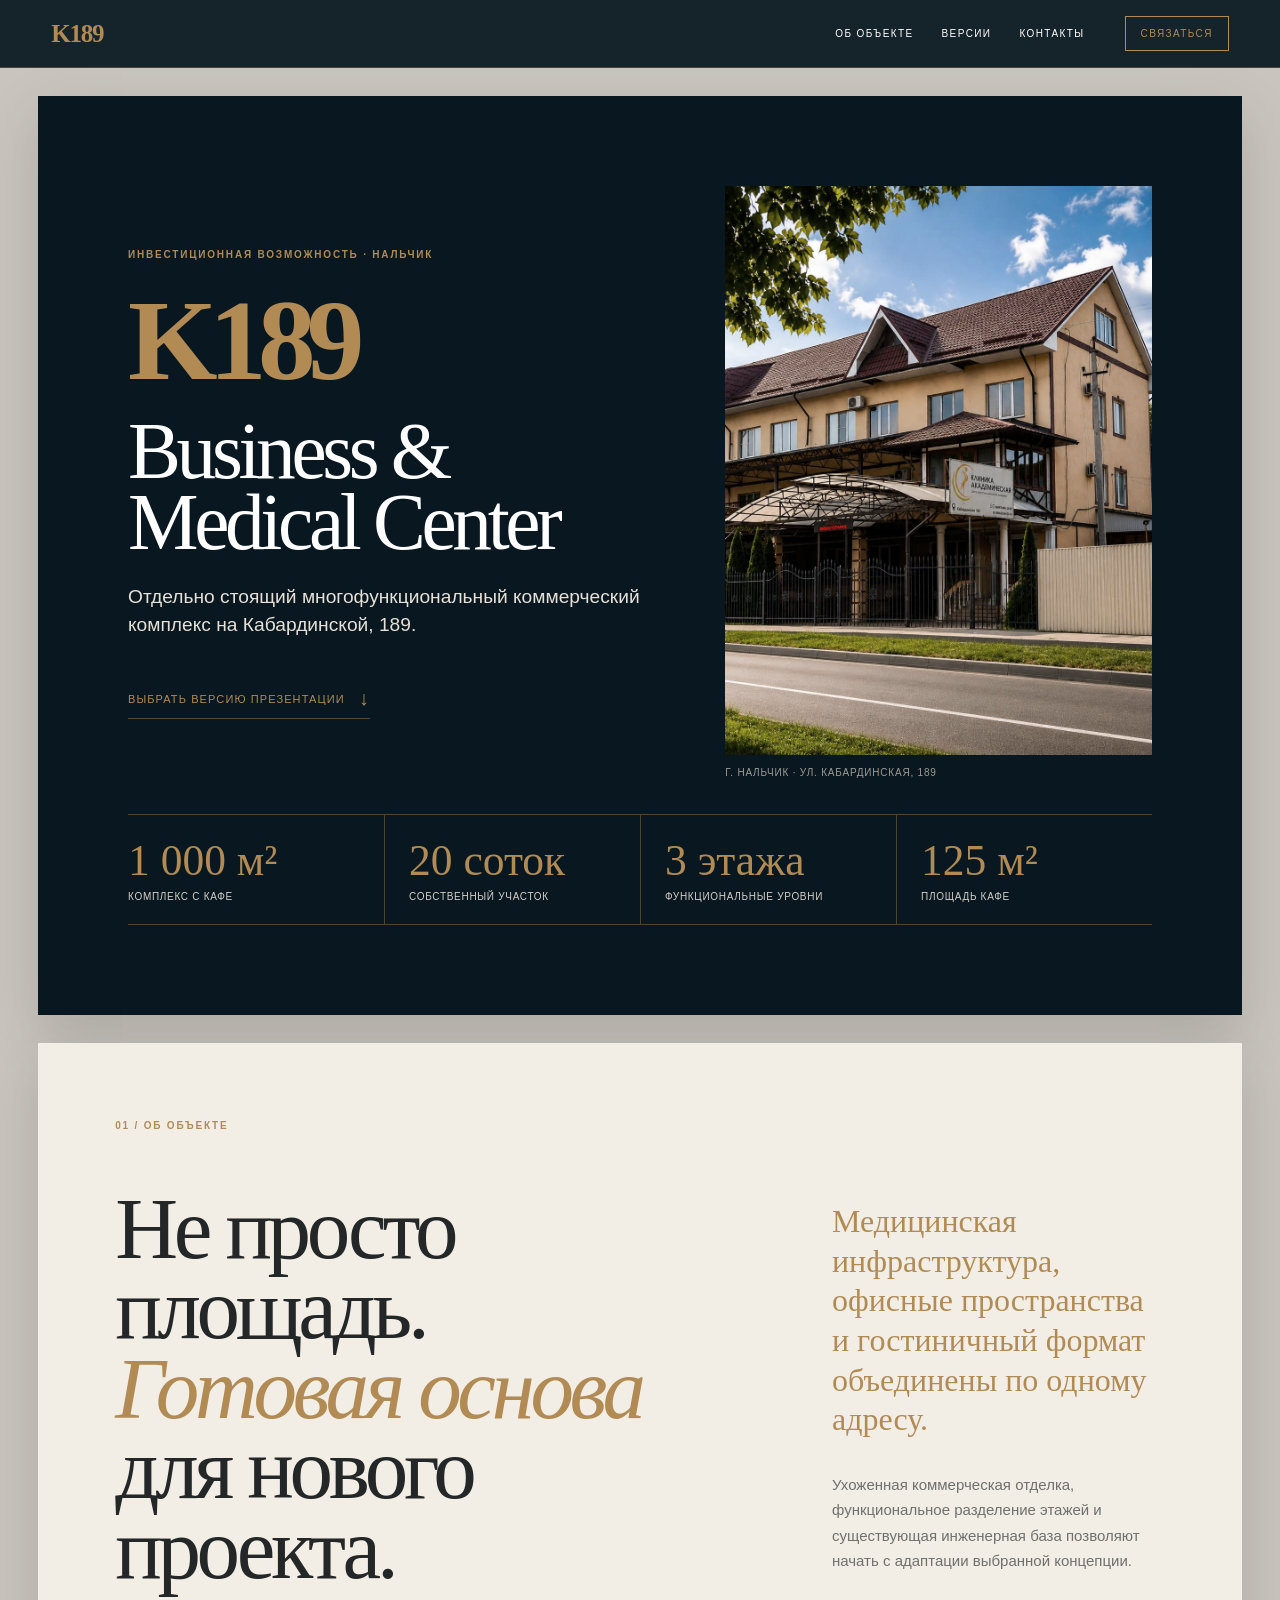
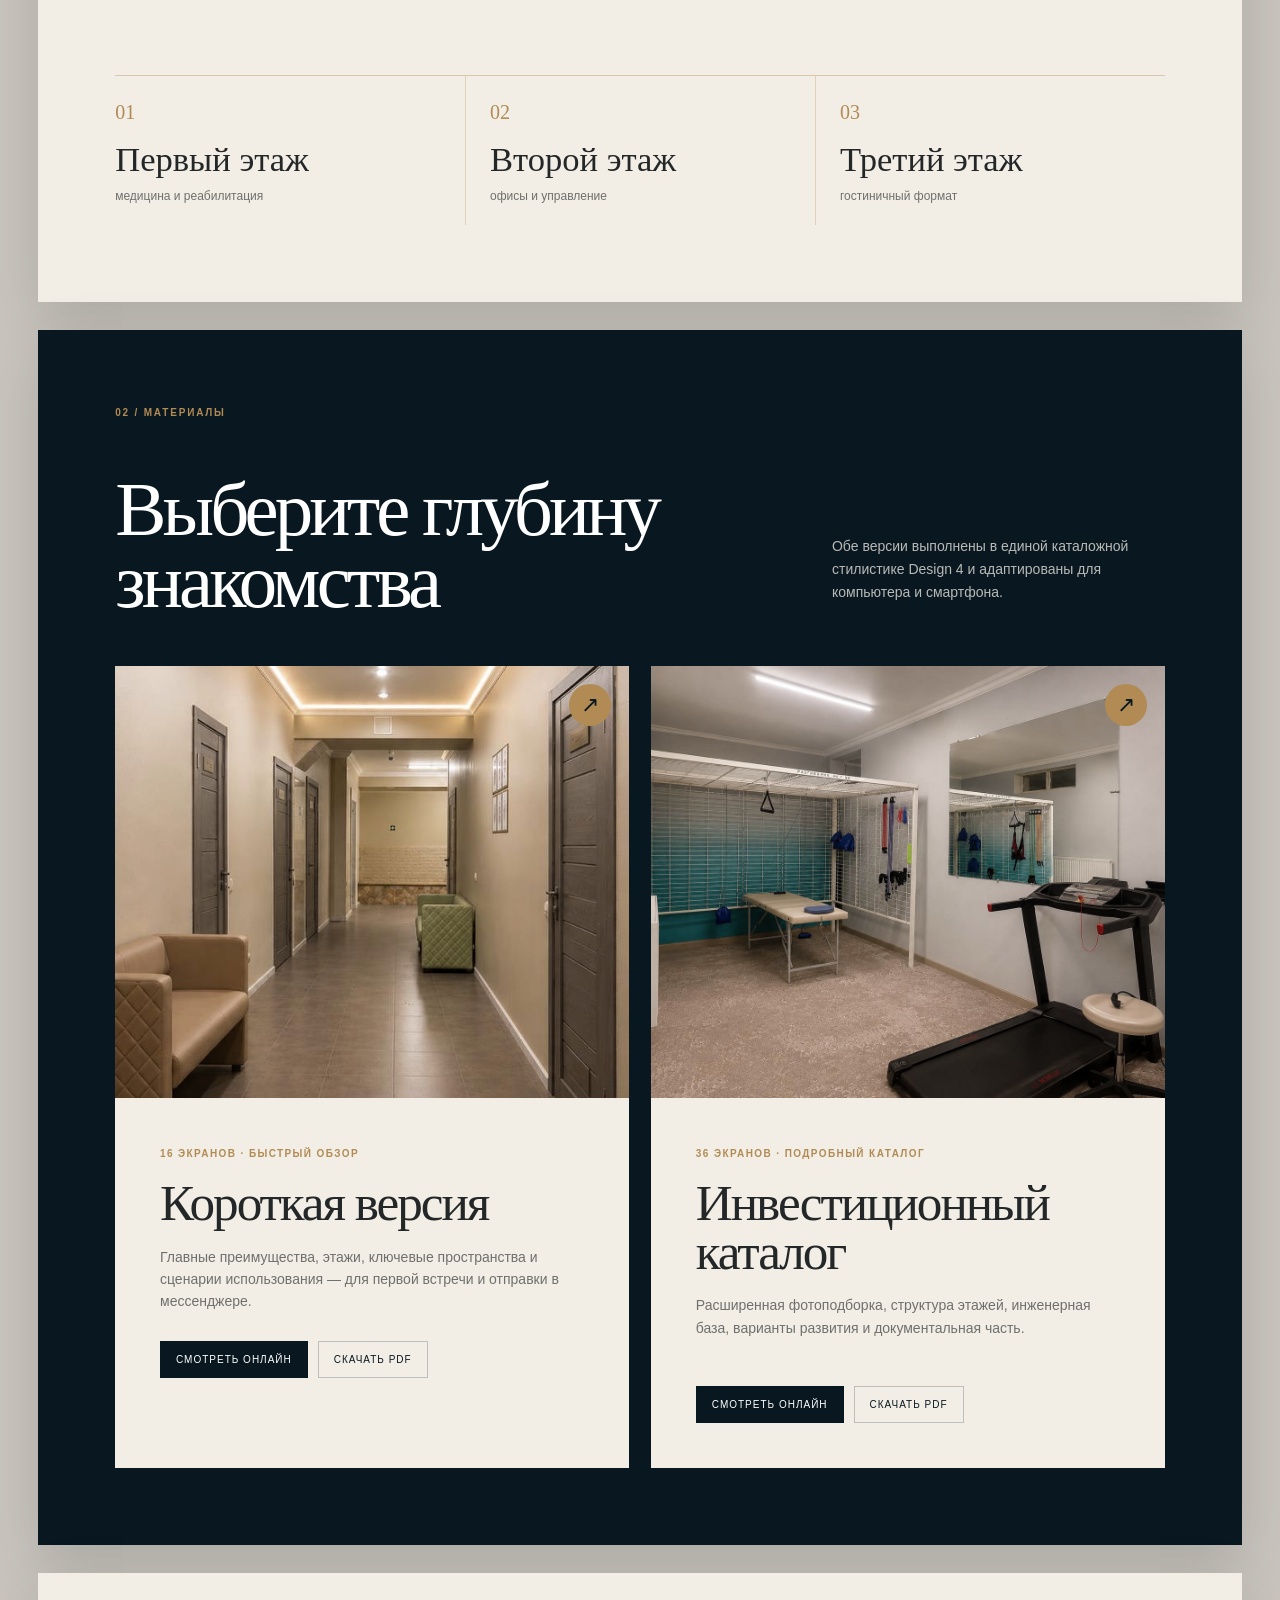
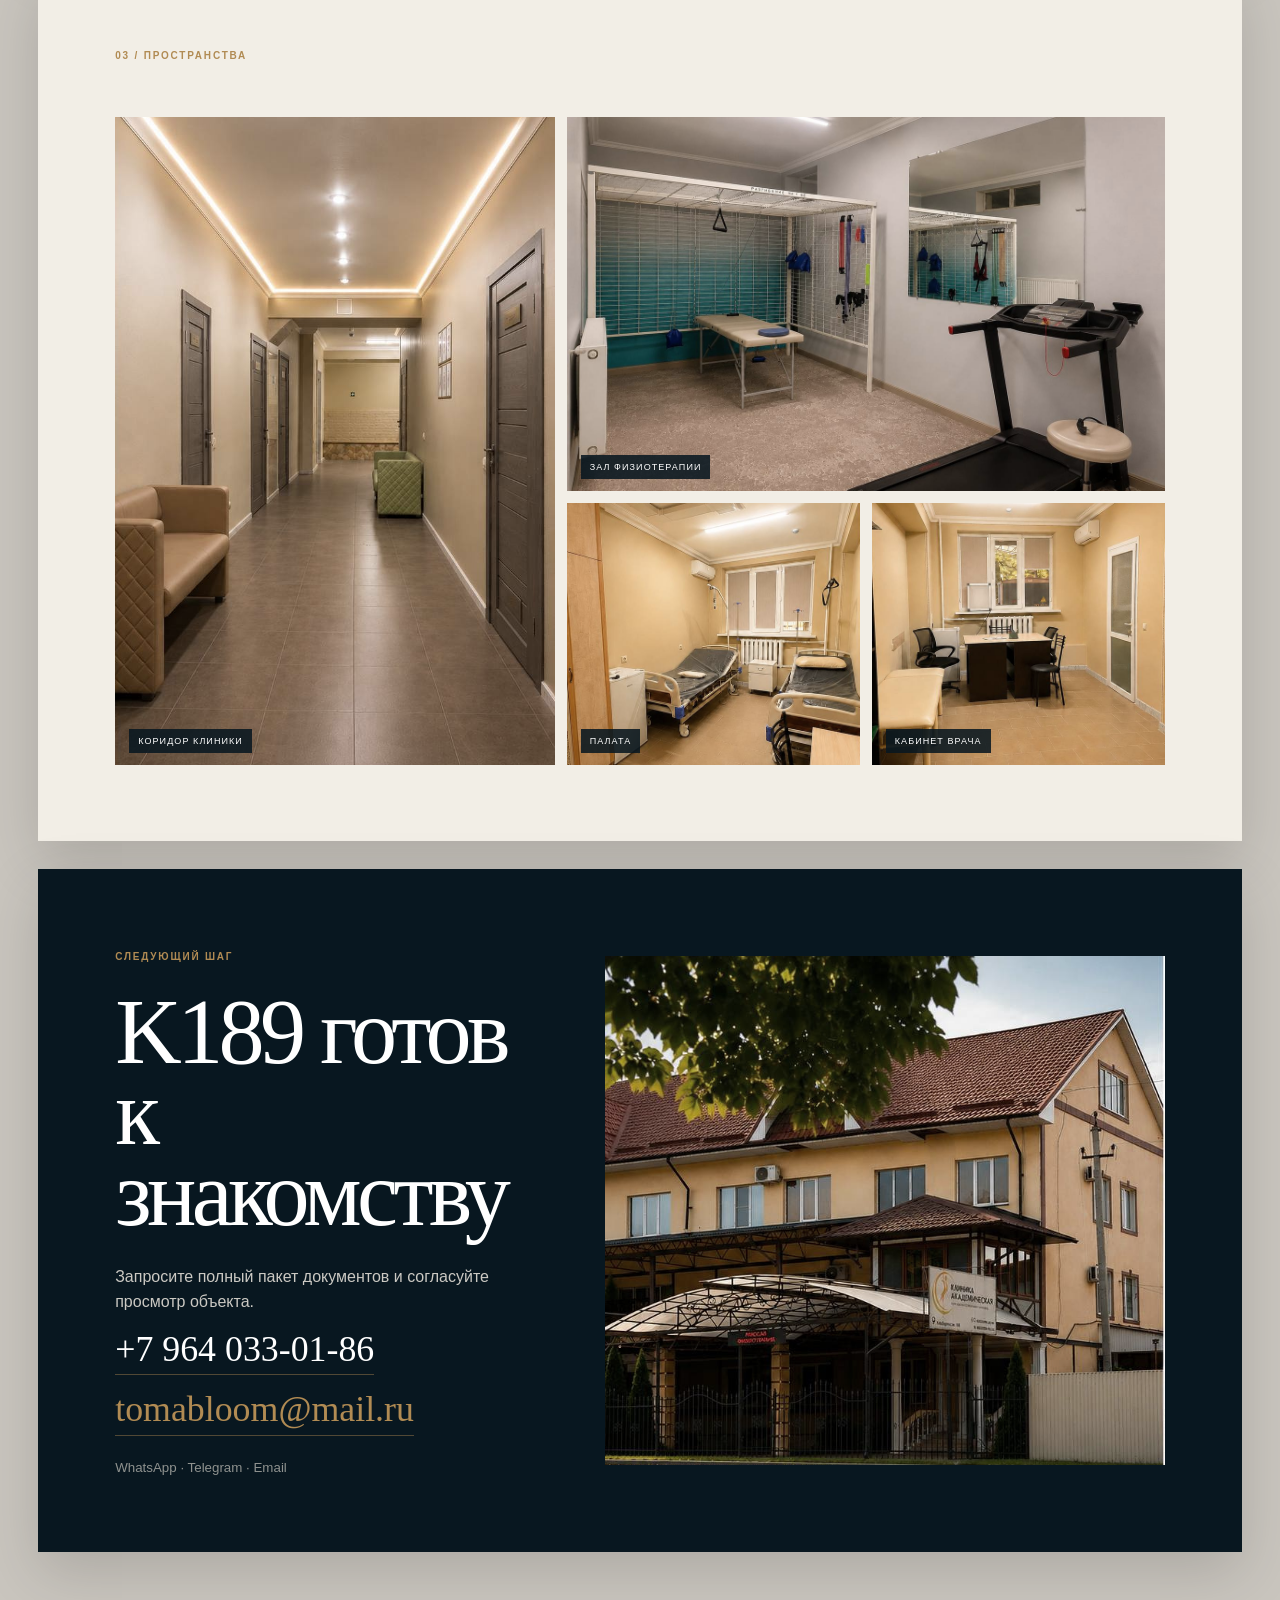
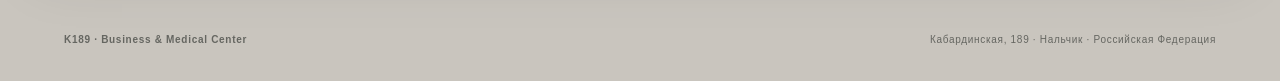
==== web-presentations/index.html @ e386e591 "Build Design 4 presentation site" ====
<!doctype html>
<html lang="ru">
<head>
  <meta charset="utf-8">
  <meta name="viewport" content="width=device-width, initial-scale=1, viewport-fit=cover">
  <meta name="theme-color" content="#081720">
  <meta name="description" content="K189 Business & Medical Center — коммерческий комплекс в Нальчике. Короткая презентация и подробный инвестиционный каталог.">
  <link rel="icon" href="data:,">
  <link rel="stylesheet" href="landing.css">
  <title>K189 Business &amp; Medical Center</title>
</head>
<body>
  <header class="site-header">
    <a class="site-brand" href="#top" aria-label="K189 — на главную">K189</a>
    <nav aria-label="Основная навигация">
      <a href="#object">Об объекте</a>
      <a href="#versions">Версии</a>
      <a href="#contact">Контакты</a>
    </nav>
    <a class="header-cta" href="tel:+79640330186">Связаться</a>
  </header>

  <main id="top">
    <section class="hero">
      <div class="hero__copy reveal">
        <span class="eyebrow">Инвестиционная возможность · Нальчик</span>
        <div class="brand">K189</div>
        <h1>Business &amp;<br>Medical Center</h1>
        <p>Отдельно стоящий многофункциональный коммерческий комплекс на Кабардинской, 189.</p>
        <a class="text-link" href="#versions">Выбрать версию презентации <span>↓</span></a>
      </div>
      <figure class="hero__media reveal">
        <img src="assets/facade_hero.jpg" alt="Фасад комплекса K189">
        <figcaption>г. Нальчик · ул. Кабардинская, 189</figcaption>
      </figure>
      <div class="metrics reveal" aria-label="Ключевые параметры объекта">
        <div><strong>1 000 м²</strong><span>комплекс с кафе</span></div>
        <div><strong>20 соток</strong><span>собственный участок</span></div>
        <div><strong>3 этажа</strong><span>функциональные уровни</span></div>
        <div><strong>125 м²</strong><span>площадь кафе</span></div>
      </div>
    </section>

    <section class="object-section" id="object">
      <div class="section-label">01 / Об объекте</div>
      <div class="object-grid">
        <h2 class="display reveal">Не просто площадь.<br><em>Готовая основа</em><br>для нового проекта.</h2>
        <div class="object-copy reveal">
          <p class="lead">Медицинская инфраструктура, офисные пространства и гостиничный формат объединены по одному адресу.</p>
          <p>Ухоженная коммерческая отделка, функциональное разделение этажей и существующая инженерная база позволяют начать с адаптации выбранной концепции.</p>
        </div>
      </div>
      <div class="floor-strip reveal">
        <article><span>01</span><b>Первый этаж</b><p>медицина и реабилитация</p></article>
        <article><span>02</span><b>Второй этаж</b><p>офисы и управление</p></article>
        <article><span>03</span><b>Третий этаж</b><p>гостиничный формат</p></article>
      </div>
    </section>

    <section class="versions" id="versions">
      <div class="section-label">02 / Материалы</div>
      <div class="versions__heading reveal">
        <h2>Выберите глубину знакомства</h2>
        <p>Обе версии выполнены в единой каталожной стилистике Design 4 и адаптированы для компьютера и смартфона.</p>
      </div>
      <div class="version-grid">
        <article class="version-card reveal">
          <a class="version-card__media" href="short/" aria-label="Открыть короткую версию">
            <img src="assets/clinic_corridor_2.jpg" alt="Коридор медицинского этажа">
            <span class="arrow">↗</span>
          </a>
          <div class="version-card__copy">
            <span>16 экранов · быстрый обзор</span>
            <h3>Короткая версия</h3>
            <p>Главные преимущества, этажи, ключевые пространства и сценарии использования — для первой встречи и отправки в мессенджере.</p>
            <div class="version-actions">
              <a href="short/">Смотреть онлайн</a>
              <a href="downloads/K189_Korotkaya_web_prezentaciya_RU.pdf" download>Скачать PDF</a>
            </div>
          </div>
        </article>

        <article class="version-card reveal">
          <a class="version-card__media" href="long/" aria-label="Открыть подробный каталог">
            <img src="assets/physiotherapy_hero.jpg" alt="Зал физиотерапии и реабилитации">
            <span class="arrow">↗</span>
          </a>
          <div class="version-card__copy">
            <span>36 экранов · подробный каталог</span>
            <h3>Инвестиционный каталог</h3>
            <p>Расширенная фотоподборка, структура этажей, инженерная база, варианты развития и документальная часть.</p>
            <div class="version-actions">
              <a href="long/">Смотреть онлайн</a>
              <a href="downloads/K189_Investicionny_katalog_web_RU.pdf" download>Скачать PDF</a>
            </div>
          </div>
        </article>
      </div>
    </section>

    <section class="space-section">
      <div class="section-label">03 / Пространства</div>
      <div class="space-grid reveal">
        <figure class="space-grid__corridor"><img src="assets/clinic_corridor_2.jpg" alt="Коридор клиники"><figcaption>Коридор клиники</figcaption></figure>
        <figure class="space-grid__physio"><img src="assets/physiotherapy_hero.jpg" alt="Зал физиотерапии"><figcaption>Зал физиотерапии</figcaption></figure>
        <figure><img src="assets/patient_room.jpg" alt="Палата"><figcaption>Палата</figcaption></figure>
        <figure><img src="assets/doctor_office.jpg" alt="Кабинет врача"><figcaption>Кабинет врача</figcaption></figure>
      </div>
    </section>

    <section class="contact" id="contact">
      <div class="contact__copy reveal">
        <span class="eyebrow">Следующий шаг</span>
        <h2>K189 готов<br>к знакомству</h2>
        <p>Запросите полный пакет документов и согласуйте просмотр объекта.</p>
        <a href="tel:+79640330186">+7 964 033-01-86</a>
        <a href="mailto:tomabloom@mail.ru">tomabloom@mail.ru</a>
        <small>WhatsApp · Telegram · Email</small>
      </div>
      <figure class="contact__media reveal"><img src="assets/facade_wide.jpg" alt="Фасад комплекса K189"></figure>
    </section>
  </main>

  <footer>
    <b>K189 · Business &amp; Medical Center</b>
    <span>Кабардинская, 189 · Нальчик · Российская Федерация</span>
  </footer>
  <script src="landing.js"></script>
</body>
</html>
---- web-presentations/landing.css ----
:root {
  --navy: #081720;
  --navy-2: #102832;
  --ivory: #f2eee6;
  --paper: #e7e1d7;
  --board: #c9c5be;
  --brass: #b18b53;
  --ink: #242728;
  --muted: #6f706d;
  --white: #fff;
  --ease: cubic-bezier(.2,.8,.2,1);
}

* { box-sizing: border-box; }
html { scroll-behavior: smooth; background: var(--board); }
body { margin: 0; overflow-x: hidden; background: var(--board); color: var(--ink); font-family: Arial, Helvetica, sans-serif; }
img { display: block; width: 100%; }
a { color: inherit; }

.site-header { position: fixed; z-index: 50; inset: 0 0 auto; height: 68px; display: flex; align-items: center; gap: 30px; padding: 0 clamp(20px,4vw,64px); color: white; background: #081720ed; border-bottom: 1px solid #b18b5355; backdrop-filter: blur(14px); }
.site-brand { color: var(--brass); font: 700 25px/1 Georgia, serif; letter-spacing: -.05em; text-decoration: none; }
.site-header nav { display: flex; gap: 28px; margin-left: auto; }
.site-header nav a, .header-cta { font-size: 10px; letter-spacing: .14em; text-transform: uppercase; text-decoration: none; }
.header-cta { margin-left: 10px; padding: 11px 15px; color: var(--brass); border: 1px solid var(--brass); }

main { width: min(1500px,94vw); margin: 0 auto; padding: 96px 0 28px; }
section { position: relative; margin-bottom: 28px; background: var(--ivory); box-shadow: 0 20px 55px #00000025; }
.section-label, .eyebrow { color: var(--brass); font-size: 10px; font-weight: 700; letter-spacing: .18em; text-transform: uppercase; }
.display { margin: 0; font: 400 clamp(46px,6.8vw,104px)/.92 Georgia, serif; letter-spacing: -.05em; }
.display em { color: var(--brass); font-style: italic; font-weight: 400; }

.hero { min-height: 760px; display: grid; grid-template-columns: 1fr minmax(380px,.82fr); grid-template-rows: 1fr auto; gap: 36px 6vw; padding: clamp(52px,7vw,100px); color: white; background: var(--navy); }
.hero__copy { align-self: center; }
.brand { margin-top: 34px; color: var(--brass); font: 700 clamp(72px,9vw,132px)/.78 Georgia, serif; letter-spacing: -.075em; }
.hero h1 { margin: 30px 0 24px; font: 400 clamp(48px,6.2vw,92px)/.9 Georgia, serif; letter-spacing: -.055em; }
.hero__copy > p { max-width: 560px; color: #e7e1d7; font-size: clamp(16px,1.5vw,22px); line-height: 1.5; }
.text-link { display: inline-flex; gap: 14px; align-items: center; margin-top: 28px; padding-bottom: 8px; color: var(--brass); border-bottom: 1px solid #b18b536e; font-size: 11px; letter-spacing: .1em; text-decoration: none; text-transform: uppercase; }
.text-link span { font-size: 20px; }
.hero__media { align-self: center; justify-self: center; width: min(100%,520px); margin: 0; }
.hero__media img { max-height: 620px; object-fit: cover; filter: saturate(.82); }
.hero__media figcaption { margin-top: 12px; color: #9e9b94; font-size: 10px; letter-spacing: .08em; text-transform: uppercase; }
.metrics { grid-column: 1 / span 2; display: grid; grid-template-columns: repeat(4,minmax(0,1fr)); border-top: 1px solid #b18b5366; border-bottom: 1px solid #b18b5366; }
.metrics div { padding: 24px 24px 22px 0; }
.metrics div + div { padding-left: 24px; border-left: 1px solid #b18b5366; }
.metrics strong { display: block; color: var(--brass); font: 400 clamp(28px,3.4vw,52px)/1 Georgia, serif; white-space: nowrap; }
.metrics span { display: block; margin-top: 9px; color: #d5d0c8; font-size: 10px; letter-spacing: .07em; text-transform: uppercase; }

.object-section, .versions, .space-section { padding: clamp(48px,6vw,90px); }
.object-grid { display: grid; grid-template-columns: 1.2fr .65fr; gap: 8vw; align-items: end; margin-top: 58px; }
.object-copy .lead { margin-top: 0; color: var(--brass); font: 400 clamp(24px,2.5vw,38px)/1.24 Georgia, serif; }
.object-copy p:not(.lead) { color: var(--muted); font-size: 15px; line-height: 1.7; }
.floor-strip { display: grid; grid-template-columns: repeat(3,1fr); margin-top: 86px; border-top: 1px solid #b18b5366; }
.floor-strip article { padding: 26px 24px 10px 0; }
.floor-strip article + article { padding-left: 24px; border-left: 1px solid #b18b5344; }
.floor-strip span { color: var(--brass); font: 20px/1 Georgia, serif; }
.floor-strip b { display: block; margin-top: 18px; font: 400 clamp(24px,2.7vw,40px)/1.05 Georgia, serif; }
.floor-strip p { color: var(--muted); font-size: 12px; }

.versions { color: white; background: var(--navy); }
.versions__heading { display: grid; grid-template-columns: 1.2fr .65fr; gap: 8vw; align-items: end; margin: 56px 0 48px; }
.versions__heading h2 { margin: 0; max-width: 900px; font: 400 clamp(44px,6vw,90px)/.94 Georgia, serif; letter-spacing: -.05em; }
.versions__heading p { color: #b9bab6; font-size: 14px; line-height: 1.65; }
.version-grid { display: grid; grid-template-columns: repeat(2,minmax(0,1fr)); gap: 22px; }
.version-card { overflow: hidden; color: var(--ink); background: var(--ivory); }
.version-card__media { position: relative; display: block; overflow: hidden; background: var(--navy-2); }
.version-card__media img { height: min(48vh,500px); object-fit: cover; filter: saturate(.78); transition: transform .8s var(--ease); }
.version-card:hover .version-card__media img { transform: scale(1.025); }
.arrow { position: absolute; right: 18px; top: 18px; display: grid; width: 42px; height: 42px; place-items: center; color: var(--navy); background: var(--brass); border-radius: 50%; font-size: 22px; }
.version-card__copy { padding: clamp(26px,3.5vw,50px); }
.version-card__copy > span { color: var(--brass); font-size: 10px; font-weight: 700; letter-spacing: .14em; text-transform: uppercase; }
.version-card h3 { margin: 18px 0; font: 400 clamp(34px,4vw,60px)/.95 Georgia, serif; letter-spacing: -.04em; }
.version-card p { min-height: 64px; color: var(--muted); font-size: 14px; line-height: 1.6; }
.version-actions { display: flex; flex-wrap: wrap; gap: 10px; margin-top: 28px; }
.version-actions a { padding: 12px 15px; color: var(--navy); border: 1px solid #08172038; font-size: 10px; letter-spacing: .1em; text-decoration: none; text-transform: uppercase; }
.version-actions a:first-child { color: white; background: var(--navy); }

.space-grid { display: grid; grid-template-columns: 1.2fr .8fr .8fr; grid-template-rows: minmax(260px,1fr) minmax(180px,.7fr); gap: 12px; height: min(72vh,720px); margin-top: 56px; }
.space-grid figure { position: relative; min-width: 0; min-height: 0; margin: 0; overflow: hidden; }
.space-grid__corridor { grid-row: 1 / span 2; }
.space-grid__physio { grid-column: 2 / span 2; }
.space-grid img { height: 100%; object-fit: cover; filter: saturate(.82); }
.space-grid figcaption { position: absolute; left: 14px; bottom: 12px; padding: 7px 9px; color: white; background: #081720dc; font-size: 9px; letter-spacing: .12em; text-transform: uppercase; }

.contact { display: grid; grid-template-columns: .85fr 1.15fr; gap: 6vw; align-items: center; padding: clamp(48px,6vw,90px); color: white; background: var(--navy); }
.contact h2 { margin: 28px 0; font: 400 clamp(54px,7.2vw,106px)/.88 Georgia, serif; letter-spacing: -.05em; }
.contact p { max-width: 520px; color: #cbc9c3; line-height: 1.6; }
.contact__copy > a { display: block; width: max-content; max-width: 100%; margin-top: 16px; padding-bottom: 6px; color: white; border-bottom: 1px solid #b18b536d; font: 400 clamp(24px,2.8vw,42px)/1.05 Georgia, serif; text-decoration: none; }
.contact__copy > a:nth-of-type(2) { color: var(--brass); }
.contact small { display: block; margin-top: 24px; color: #8f928f; }
.contact__media { width: min(100%,680px); margin: 0; justify-self: end; }
.contact__media img { max-height: 600px; object-fit: cover; filter: saturate(.78); }

footer { width: min(1500px,94vw); margin: 0 auto; padding: 26px clamp(8px,2vw,28px) 36px; display: flex; justify-content: space-between; gap: 20px; color: #656661; font-size: 10px; letter-spacing: .07em; }
.reveal { opacity: 0; transform: translateY(24px); transition: opacity .8s ease, transform .8s var(--ease); }
.reveal.visible { opacity: 1; transform: none; }

@media (max-width: 820px) {
  .site-header { height: 60px; }
  .site-header nav { display: none; }
  .header-cta { margin-left: auto; }
  main { width: 96vw; padding-top: 76px; }
  section { margin-bottom: 16px; }
  .hero { min-height: 0; grid-template-columns: 1fr; grid-template-rows: auto; padding: 62px 22px 30px; }
  .hero__media { grid-row: 2; width: min(100%,390px); }
  .hero__media img { max-height: 52vh; }
  .metrics { grid-column: 1; grid-template-columns: repeat(2,1fr); }
  .metrics div:nth-child(3) { border-left: 0; }
  .metrics div:nth-child(n+3) { border-top: 1px solid #b18b5366; }
  .brand { font-size: 76px; }
  .hero h1 { font-size: 50px; }
  .object-grid, .versions__heading, .contact { grid-template-columns: 1fr; }
  .object-section, .versions, .space-section, .contact { padding: 62px 22px; }
  .object-grid, .versions__heading { margin-top: 40px; }
  .display { font-size: 50px; }
  .floor-strip { grid-template-columns: 1fr; margin-top: 52px; }
  .floor-strip article + article { padding-left: 0; border-left: 0; border-top: 1px solid #b18b5344; }
  .version-grid { grid-template-columns: 1fr; }
  .version-card__media img { height: 42vh; }
  .version-card p { min-height: 0; }
  .space-grid { grid-template-columns: 1fr 1fr; grid-template-rows: 34vh 34vh 24vh; height: auto; }
  .space-grid__corridor { grid-column: 1 / span 2; grid-row: auto; }
  .space-grid__physio { grid-column: 1 / span 2; }
  .contact__media { justify-self: start; order: -1; width: min(100%,420px); }
  .contact__media img { max-height: 48vh; }
  .contact h2 { font-size: 56px; }
  .contact__copy > a { font-size: 25px; }
  footer { display: block; line-height: 1.8; }
}

@media (prefers-reduced-motion: reduce) {
  html { scroll-behavior: auto; }
  .reveal { opacity: 1; transform: none; transition: none; }
}
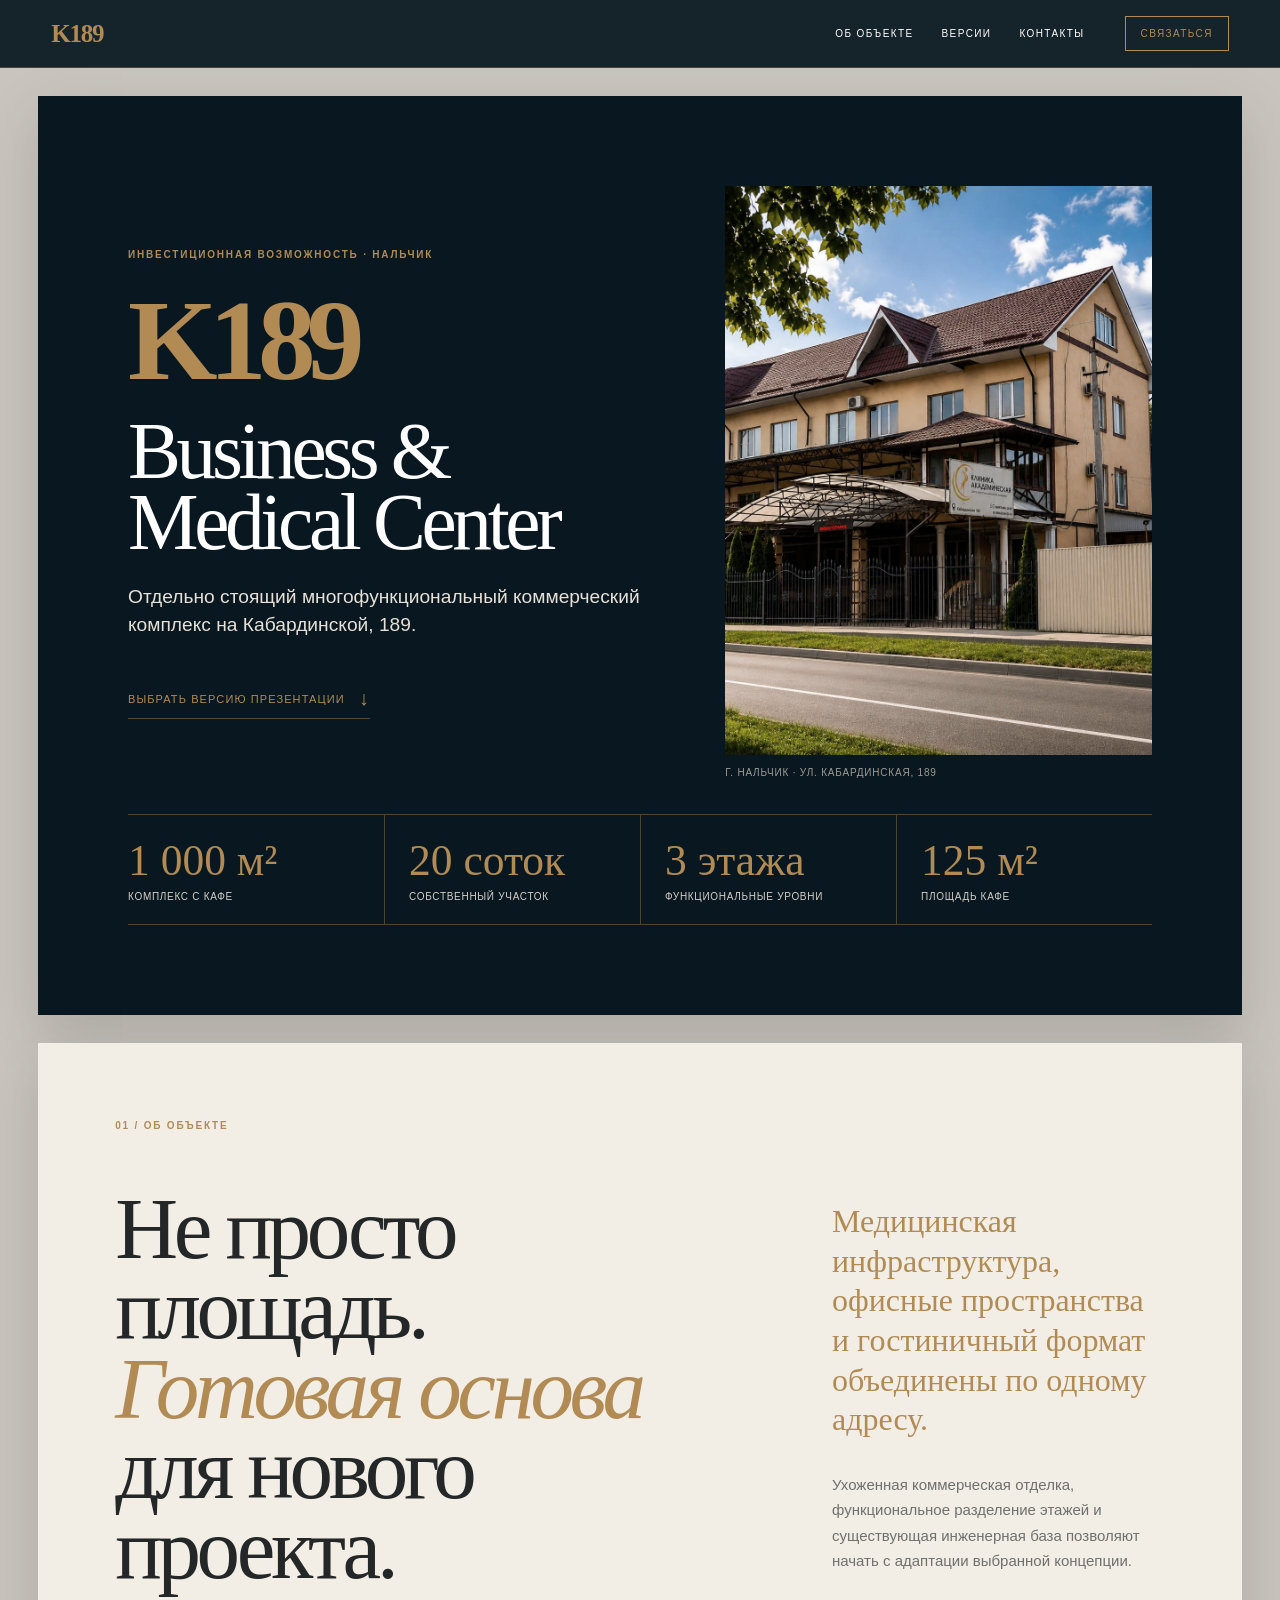
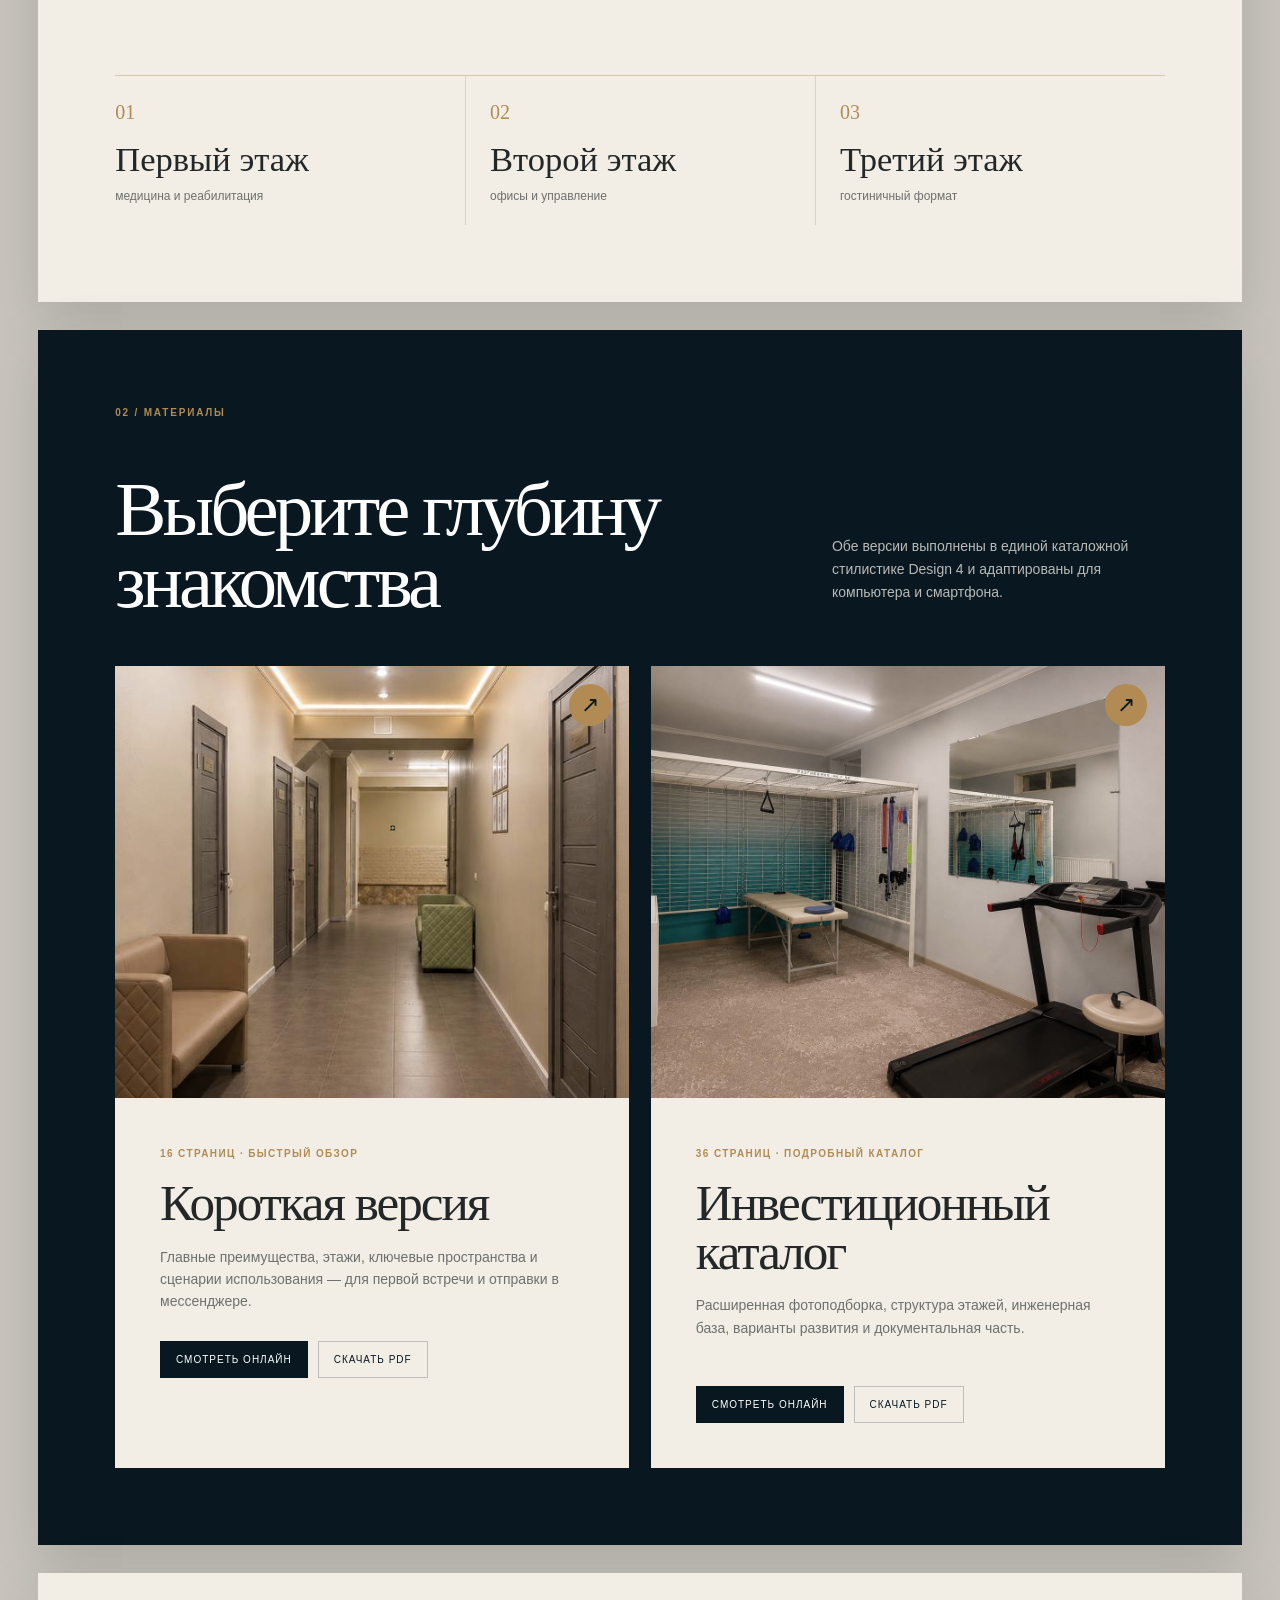
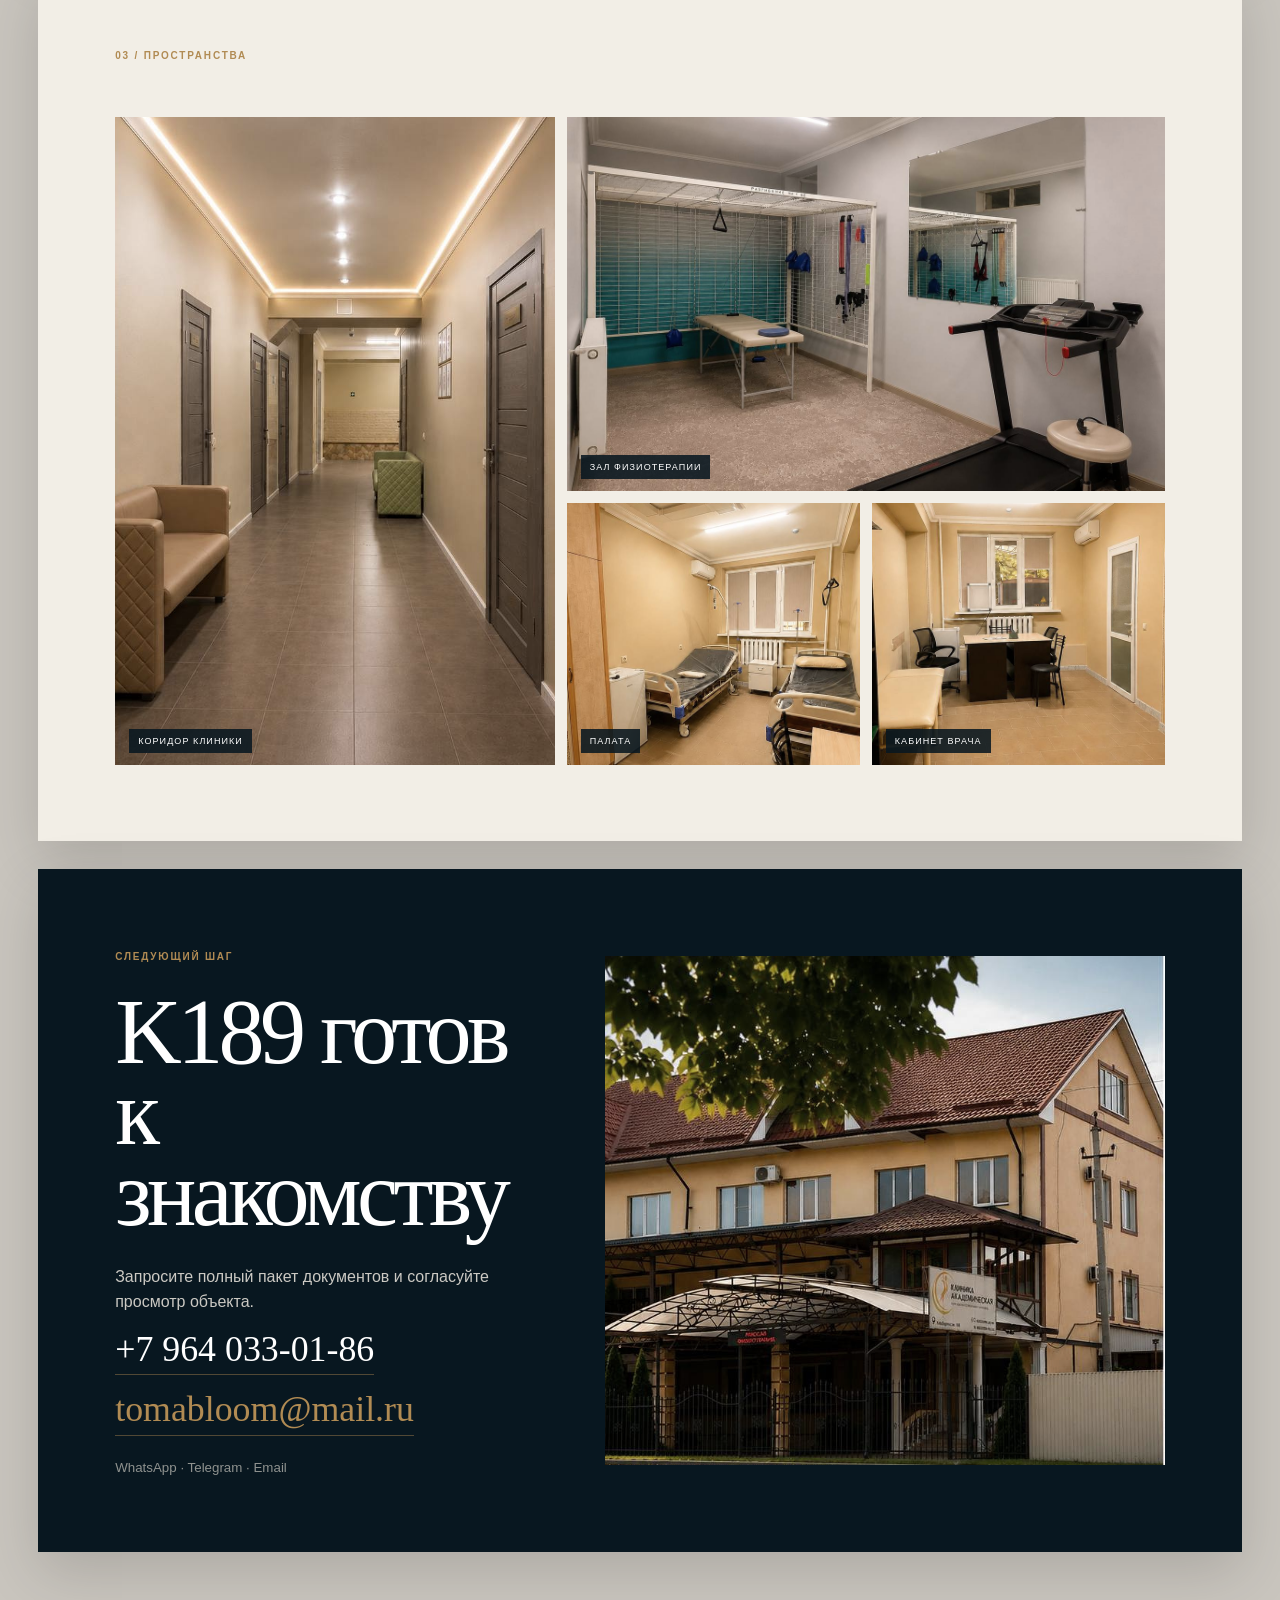
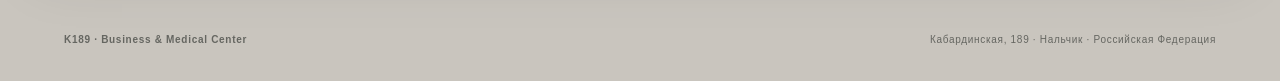
==== commit 9dca4d22: "Fix Design 4 presentation layouts" ====
--- a/web-presentations/index.html
+++ b/web-presentations/index.html
@@ -70,7 +70,7 @@
             <span class="arrow">↗</span>
           </a>
           <div class="version-card__copy">
-            <span>16 экранов · быстрый обзор</span>
+            <span>16 страниц · быстрый обзор</span>
             <h3>Короткая версия</h3>
             <p>Главные преимущества, этажи, ключевые пространства и сценарии использования — для первой встречи и отправки в мессенджере.</p>
             <div class="version-actions">
@@ -86,7 +86,7 @@
             <span class="arrow">↗</span>
           </a>
           <div class="version-card__copy">
-            <span>36 экранов · подробный каталог</span>
+            <span>36 страниц · подробный каталог</span>
             <h3>Инвестиционный каталог</h3>
             <p>Расширенная фотоподборка, структура этажей, инженерная база, варианты развития и документальная часть.</p>
             <div class="version-actions">
